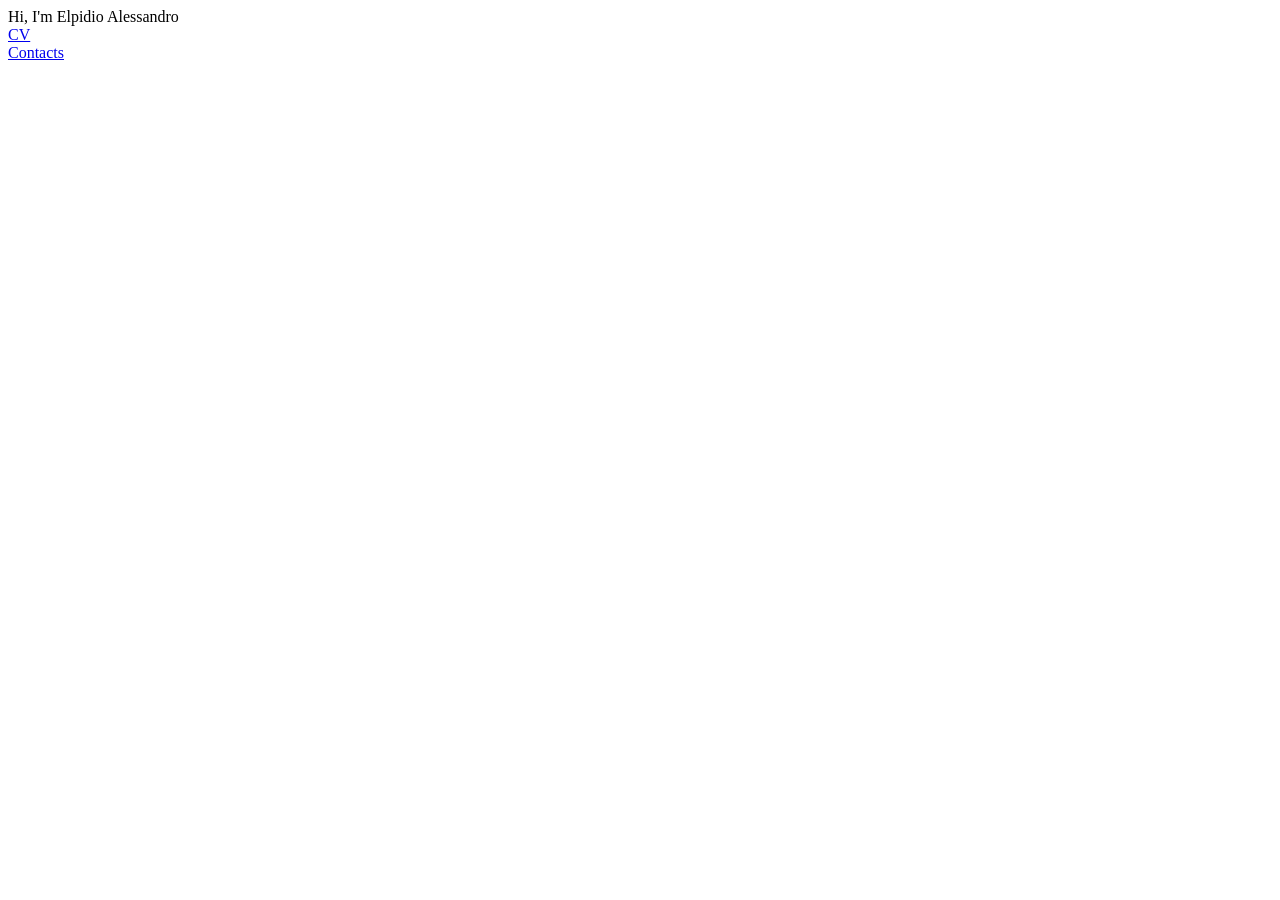
==== index.html @ 0dc37e73 "First step creation of my personal website" ====
<!DOCTYPE html>
<html lang="en">
<head>
    <meta charset="UTF-8">
    <meta name="viewport" content="width=device-width, initial-scale=1.0">
    <title>My personal website</title>
</head>
<body>
    Hi, I'm Elpidio Alessandro
    <br />
    <a href="/cv/index.html">CV</a><br />
    <a href="/contacts/index.html">Contacts</a><br />
</body>
</html>
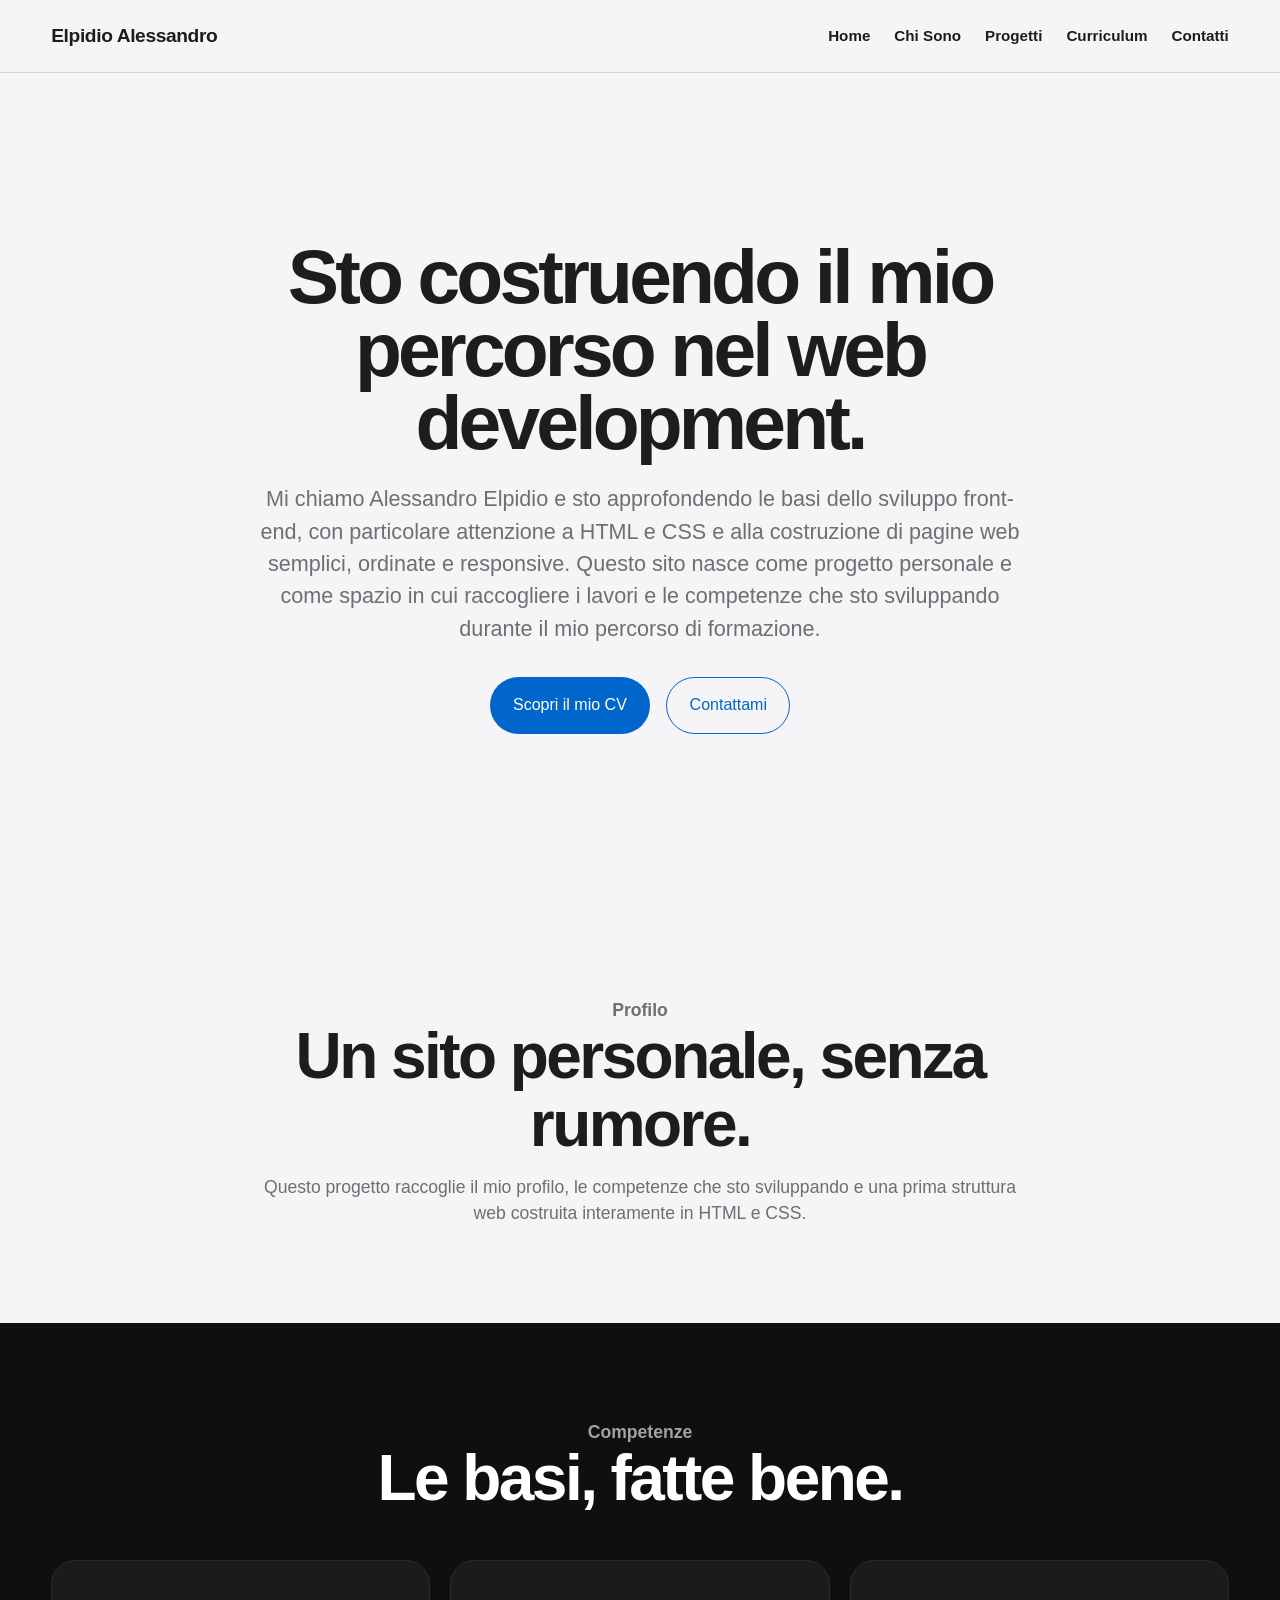
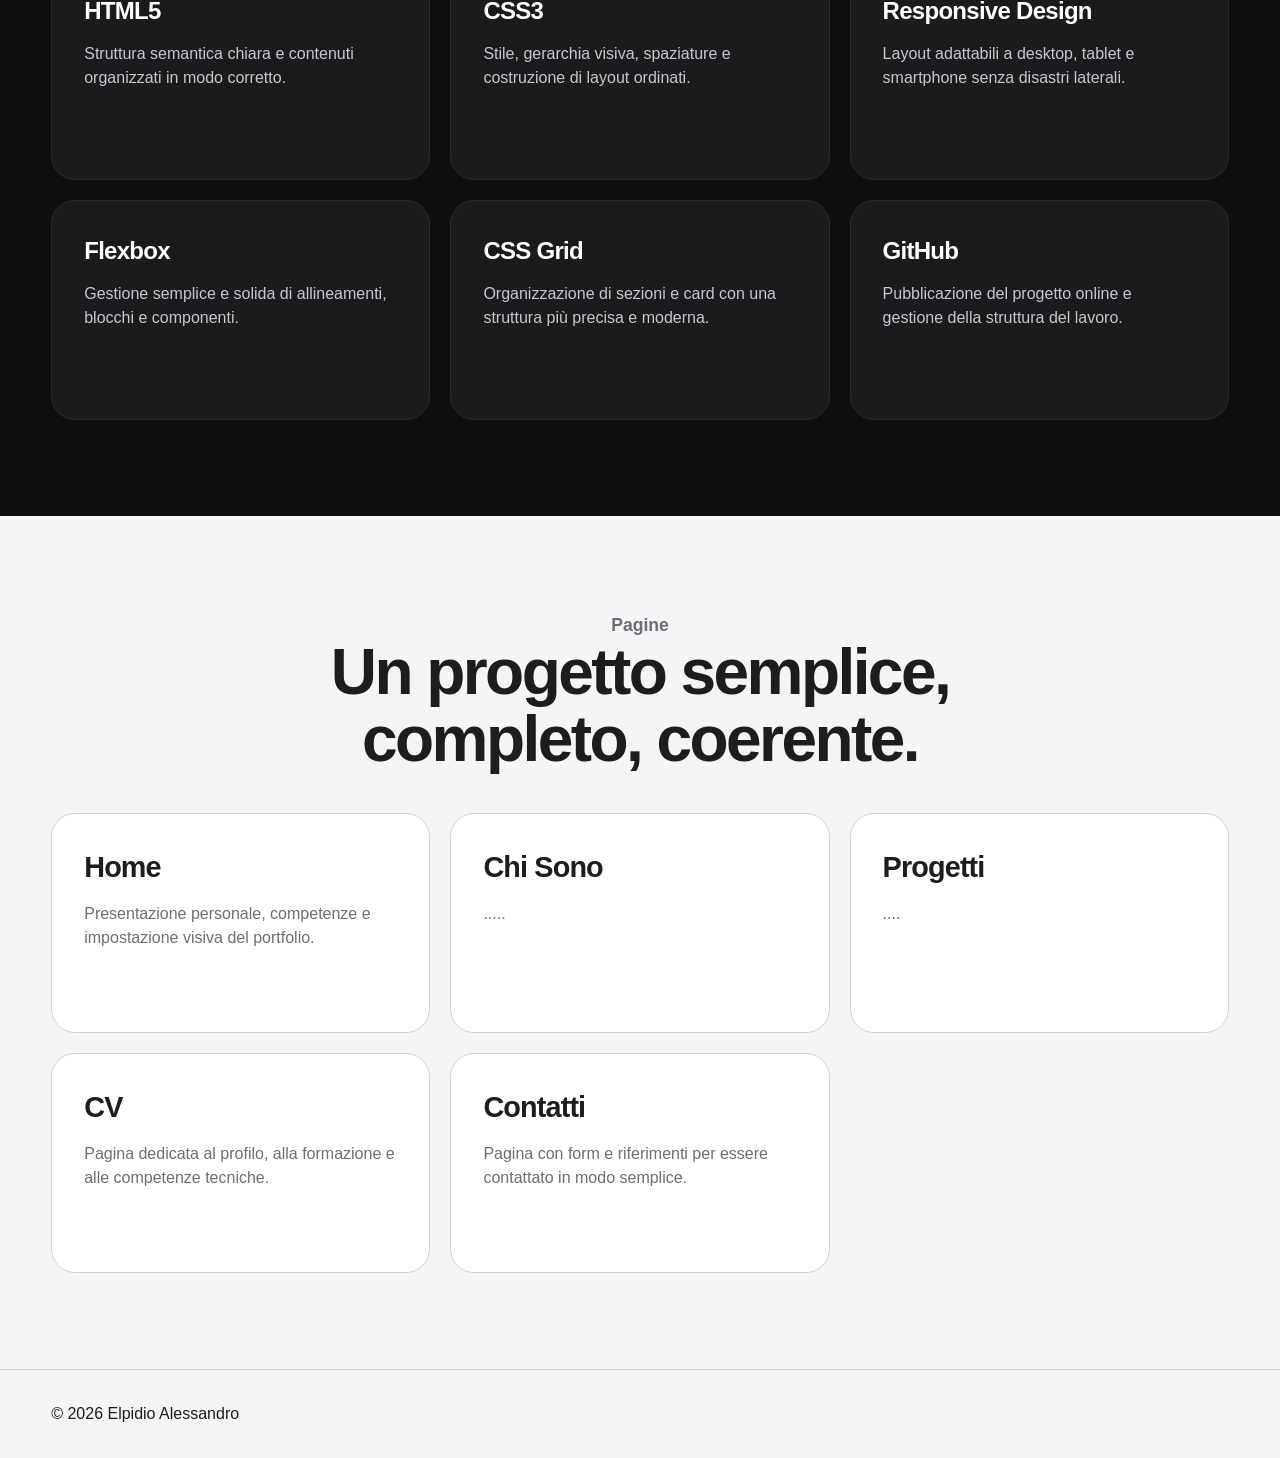
==== commit 614548ce: "lavoro quasi completato" ====
--- a/index.html
+++ b/index.html
@@ -1,14 +1,142 @@
 <!DOCTYPE html>
-<html lang="en">
+<html lang="it">
 <head>
     <meta charset="UTF-8">
     <meta name="viewport" content="width=device-width, initial-scale=1.0">
-    <title>My personal website</title>
+    <title>Elpidio Alessandro | Portfolio</title>
+    <link rel="stylesheet" href="./assets/css/style.css">
 </head>
+
 <body>
-    Hi, I'm Elpidio Alessandro
-    <br />
-    <a href="/cv/index.html">CV</a><br />
-    <a href="/contacts/index.html">Contacts</a><br />
+    <header class="site-header">
+        <div class="container nav">
+            <a class="logo" href="./index.html">Elpidio Alessandro</a>
+            <nav>
+                <ul class="menu">
+                    <li><a href="./index.html">Home</a></li>
+                    <li><a href="./chisono/index.html">Chi Sono</a></li>
+                    <li><a href="./progetti/index.html">Progetti</a></li>
+                    <li><a href="./cv/index.html">Curriculum</a></li>
+                    <li><a href="./contacts/index.html">Contatti</a></li>
+                </ul>
+            </nav>
+        </div>
+    </header>
+
+    <main>
+        <section class="hero hero-main">
+            <div class="container hero-content">
+                <h1>Sto costruendo il mio percorso nel web development.</h1>
+                <p class="hero-text">
+                    Mi chiamo Alessandro Elpidio e sto approfondendo le basi dello sviluppo front-end, con particolare
+                    attenzione a HTML e CSS e alla costruzione di pagine web semplici,
+                    ordinate e responsive.                                                                                            
+
+                    Questo sito nasce come progetto personale e come spazio
+                    in cui raccogliere i lavori e le competenze che sto sviluppando
+                    durante il mio percorso di formazione.
+                </p>
+
+                <div class="hero-buttons">
+                    <a class="btn btn-primary" href="./cv/index.html">Scopri il mio CV</a>
+                    <a class="btn btn-secondary" href="./contacts/index.html">Contattami</a>
+                </div>
+            </div>
+        </section>
+
+        <section class="showcase light-section">
+            <div class="container section-intro">
+                <p class="section-label">Profilo</p>
+                <h2>Un sito personale, senza rumore.</h2>
+                <p>
+                    Questo progetto raccoglie il mio profilo, le competenze che sto sviluppando
+                    e una prima struttura web costruita interamente in HTML e CSS.
+                </p>
+            </div>
+        </section>
+
+        <section class="cards-section dark-section">
+            <div class="container">
+                <div class="section-intro section-intro-dark">
+                    <p class="section-label">Competenze</p>
+                    <h2>Le basi, fatte bene.</h2>
+                </div>
+
+                <div class="cards-grid">
+                    <article class="info-card">
+                        <h3>HTML5</h3>
+                        <p>Struttura semantica chiara e contenuti organizzati in modo corretto.</p>
+                    </article>
+
+                    <article class="info-card">
+                        <h3>CSS3</h3>
+                        <p>Stile, gerarchia visiva, spaziature e costruzione di layout ordinati.</p>
+                    </article>
+
+                    <article class="info-card">
+                        <h3>Responsive Design</h3>
+                        <p>Layout adattabili a desktop, tablet e smartphone senza disastri laterali.</p>
+                    </article>
+
+                    <article class="info-card">
+                        <h3>Flexbox</h3>
+                        <p>Gestione semplice e solida di allineamenti, blocchi e componenti.</p>
+                    </article>
+
+                    <article class="info-card">
+                        <h3>CSS Grid</h3>
+                        <p>Organizzazione di sezioni e card con una struttura più precisa e moderna.</p>
+                    </article>
+
+                    <article class="info-card">
+                        <h3>GitHub</h3>
+                        <p>Pubblicazione del progetto online e gestione della struttura del lavoro.</p>
+                    </article>
+                </div>
+            </div>
+        </section>
+
+        <section class="projects-preview light-section">
+            <div class="container section-intro">
+                <p class="section-label">Pagine</p>
+                <h2>Un progetto semplice, completo, coerente.</h2>
+            </div>
+
+            <div class="container project-list">
+                <article class="project-block">
+                    <h3>Home</h3>
+                    <p>Presentazione personale, competenze e impostazione visiva del portfolio.</p>
+                </article>
+
+                <article class="project-block">
+                    <h3>Chi Sono</h3>
+                    <p>.....</p>
+                </article>
+
+                <article class="project-block">
+                    <h3>Progetti</h3>
+                    <p>....</p>
+                </article>
+
+                <article class="project-block">
+                    <h3>CV</h3>
+                    <p>Pagina dedicata al profilo, alla formazione e alle competenze tecniche.</p>
+                </article>
+
+                <article class="project-block">
+                    <h3>Contatti</h3>
+                    <p>Pagina con form e riferimenti per essere contattato in modo semplice.</p>
+                </article>
+            </div>
+        </section>
+    </main>
+
+    <footer class="site-footer">
+        <div class="container footer-content">
+            <p>© 2026 Elpidio Alessandro</p>
+        </div>
+    </footer>
+
 </body>
+
 </html>
--- a/assets/css/style.css
+++ b/assets/css/style.css
@@ -0,0 +1,546 @@
+/* BASE */
+* {
+    margin: 0;
+    padding: 0;
+    box-sizing: border-box;
+}
+
+:root {
+    --bg: #f5f5f7;
+    --white: #ffffff;
+    --dark: #111111;
+    --text: #1d1d1f;
+    --muted: #6e6e73;
+    --line: #d2d2d7;
+    --accent: #0066cc;
+    --dark-section: #0f0f10;
+    --dark-card: #1b1b1d;
+}
+
+html {
+    scroll-behavior: smooth;
+}
+
+body {
+    font-family: -apple-system, BlinkMacSystemFont, "SF Pro Display", "Segoe UI", Arial, sans-serif;
+    background: var(--bg);
+    color: var(--text);
+    line-height: 1.5;
+}
+
+a {
+    text-decoration: none;
+    color: inherit;
+}
+
+ul {
+    list-style: none;
+}
+
+img {
+    max-width: 100%;
+    display: block;
+}
+
+.container {
+    width: min(92%, 1200px);
+    margin: 0 auto;
+}
+
+
+/* HEADER */
+.site-header {
+    position: sticky;
+    top: 0;
+    z-index: 1000;
+    background: rgba(245, 245, 247, 0.88);
+    backdrop-filter: blur(14px);
+    border-bottom: 1px solid var(--line);
+}
+
+.nav {
+    min-height: 72px;
+    display: flex;
+    align-items: center;
+    justify-content: space-between;
+    gap: 1rem;
+}
+
+.logo {
+    font-size: 1.2rem;
+    font-weight: 700;
+    letter-spacing: -0.02em;
+}
+
+.menu {
+    display: flex;
+    align-items: center;
+    gap: 1.5rem;
+}
+
+.menu a {
+    font-size: 0.95rem;
+    font-weight: 600;
+}
+
+.menu a.active {
+    color: var(--accent);
+}
+
+
+/* HERO */
+.hero-main {
+    min-height: calc(100vh - 72px);
+    display: flex;
+    align-items: center;
+    text-align: center;
+    padding: 5rem 0;
+}
+
+.hero-small,
+.cv-hero,
+.page-hero {
+    padding: 5rem 0 2rem;
+    text-align: center;
+}
+
+.hero-content {
+    max-width: 920px;
+    margin: 0 auto;
+}
+
+.hero-label,
+.section-label {
+    color: var(--accent);
+    font-size: 1rem;
+    font-weight: 700;
+    margin-bottom: 1rem;
+}
+
+.hero-main h1 {
+    font-size: clamp(2.5rem, 6vw, 5.5rem);
+    line-height: 0.95;
+    letter-spacing: -0.05em;
+    margin-bottom: 1.5rem;
+    font-weight: 700;
+}
+
+.cv-hero h1,
+.hero-small h1,
+.page-hero h1,
+.section-intro h1 {
+    font-size: clamp(2rem, 4vw, 4rem);
+    line-height: 0.95;
+    letter-spacing: -0.05em;
+    margin-bottom: 1.5rem;
+    font-weight: 700; 
+}
+
+.hero-text,
+.section-intro p {
+    max-width: 760px;
+    margin: 0 auto;
+    font-size: clamp(1.05rem, 2vw, 1.35rem);
+    color: var(--muted);
+}
+
+.hero-buttons {
+    margin-top: 2rem;
+    display: flex;
+    justify-content: center;
+    gap: 1rem;
+    flex-wrap: wrap;
+}
+
+
+/* BUTTONS */
+.btn {
+    display: inline-block;
+    padding: 0.95rem 1.4rem;
+    border-radius: 999px;
+    font-weight: 600;
+    transition: 0.2s ease;
+    border: 1px solid transparent;
+    cursor: pointer;
+    font: inherit;
+}
+
+.btn-primary {
+    background: var(--accent);
+    color: var(--white);
+}
+
+.btn-secondary {
+    background: transparent;
+    color: var(--accent);
+    border-color: var(--accent);
+}
+
+.btn:hover {
+    transform: translateY(-1px);
+}
+
+
+/* SECTIONS / GLOBAL BLOCKS */
+.light-section {
+    padding: 6rem 0;
+    background: var(--bg);
+}
+
+.dark-section {
+    padding: 6rem 0;
+    background: var(--dark-section);
+    color: var(--white);
+}
+
+.section-intro {
+    text-align: center;
+    max-width: 840px;
+    margin: 0 auto;
+}
+
+.section-intro h2 {
+    font-size: clamp(2rem, 5vw, 4rem);
+    line-height: 1.05;
+    letter-spacing: -0.04em;
+    margin-bottom: 1rem;
+}
+
+.section-intro p {
+    font-size: 1.1rem;
+    color: var(--muted);
+}
+
+.section-intro-dark p {
+    color: #a1a1a6;
+}
+
+
+/* HOME */
+.cards-grid {
+    margin-top: 3rem;
+    display: grid;
+    grid-template-columns: repeat(3, 1fr);
+    gap: 1.25rem;
+}
+
+.info-card {
+    background: var(--dark-card);
+    border: 1px solid #2b2b2f;
+    border-radius: 24px;
+    padding: 2rem;
+    min-height: 220px;
+}
+
+.info-card h3 {
+    font-size: 1.5rem;
+    margin-bottom: 0.8rem;
+    letter-spacing: -0.03em;
+}
+
+.info-card p {
+    color: #c7c7cc;
+    font-size: 1rem;
+}
+
+.project-list {
+    margin-top: 2.5rem;
+    display: grid;
+    grid-template-columns: repeat(3, 1fr);
+    gap: 1.25rem;
+}
+
+.project-block {
+    background: var(--white);
+    border: 1px solid var(--line);
+    border-radius: 24px;
+    padding: 2rem;
+    min-height: 220px;
+}
+
+.project-block h3 {
+    font-size: 1.8rem;
+    margin-bottom: 0.8rem;
+    letter-spacing: -0.03em;
+}
+
+.project-block p {
+    color: var(--muted);
+    font-size: 1rem;
+}
+
+
+/* CHI SONO */
+.about-section {
+    padding: 2rem 0 5rem;
+}
+
+.about-grid {
+    display: grid;
+    grid-template-columns: repeat(2, 1fr);
+    gap: 1.5rem;
+}
+
+.about-card {
+    background: var(--white);
+    border: 1px solid var(--line);
+    border-radius: 24px;
+    padding: 2rem;
+    box-shadow: 0 1px 2px rgba(0, 0, 0, 0.03);
+}
+
+.about-card h2 {
+    font-size: 1.6rem;
+    margin-bottom: 1rem;
+    letter-spacing: -0.03em;
+}
+
+.about-card p {
+    color: var(--muted);
+    margin-bottom: 1rem;
+}
+
+.about-card p:last-child {
+    margin-bottom: 0;
+}
+
+.skills-section {
+    padding: 5rem 0;
+}
+
+
+/* PROGETTI */
+.projects-section {
+    padding: 2rem 0 5rem;
+}
+
+.project-list-vertical {
+    display: flex;
+    flex-direction: column;
+    gap: 1.5rem;
+}
+
+.project-card {
+    background: var(--white);
+    border: 1px solid var(--line);
+    border-radius: 24px;
+    padding: 2rem;
+    box-shadow: 0 1px 2px rgba(0, 0, 0, 0.03);
+}
+
+.project-card h2 {
+    font-size: 1.6rem;
+    margin-bottom: 1rem;
+    letter-spacing: -0.03em;
+}
+
+.project-card p {
+    color: var(--muted);
+    margin-bottom: 1rem;
+}
+
+.project-card p:last-child {
+    margin-bottom: 0;
+}
+
+
+/* CV */
+.cv-grid {
+    display: grid;
+    grid-template-columns: repeat(2, 1fr);
+    gap: 1.5rem;
+    margin-top: 0;
+}
+
+.cv-card {
+    background: var(--white);
+    border: 1px solid var(--line);
+    border-radius: 24px;
+    padding: 2rem;
+    box-shadow: 0 1px 2px rgba(0, 0, 0, 0.03);
+}
+
+.cv-card h2 {
+    font-size: 1.5rem;
+    margin-bottom: 1rem;
+    letter-spacing: -0.03em;
+}
+
+.cv-card p {
+    color: var(--muted);
+    font-size: 1rem;
+}
+
+.cv-card ul {
+    list-style: none;
+    padding: 0;
+    margin: 0;
+}
+
+.cv-card li {
+    padding: 0.75rem 0;
+    border-bottom: 1px solid var(--line);
+    color: var(--muted);
+}
+
+.cv-card li:last-child {
+    border-bottom: none;
+}
+
+
+/* CONTACTS */
+.contact-section {
+    padding: 2rem 0 6rem;
+}
+
+.contact-grid {
+    display: grid;
+    grid-template-columns: 1fr;
+    gap: 1.5rem;
+    max-width: 700px;
+    margin: 0 auto;
+}
+
+.contact-card,
+.form-card {
+    background: var(--white);
+    border: 1px solid var(--line);
+    border-radius: 24px;
+    padding: 2rem;
+    box-shadow: 0 1px 2px rgba(0, 0, 0, 0.03);
+}
+
+.contact-card h2,
+.form-card h2 {
+    font-size: 1.5rem;
+    margin-bottom: 1rem;
+    letter-spacing: -0.03em;
+}
+
+.contact-card p,
+.form-card p {
+    color: var(--muted);
+}
+
+.contact-actions {
+    display: flex;
+    gap: 1rem;
+    flex-wrap: wrap;
+    margin-top: 1.5rem;
+}
+
+.contact-form {
+    display: flex;
+    flex-direction: column;
+    gap: 1rem;
+}
+
+.form-row {
+    display: flex;
+    flex-direction: column;
+    gap: 0.45rem;
+}
+
+.contact-form label {
+    font-size: 0.95rem;
+    font-weight: 600;
+}
+
+.contact-form input,
+.contact-form textarea {
+    width: 100%;
+    padding: 1rem;
+    border: 1px solid var(--line);
+    border-radius: 16px;
+    background: #fff;
+    color: var(--text);
+    font: inherit;
+}
+
+.contact-form textarea {
+    resize: vertical;
+    min-height: 140px;
+}
+
+.contact-form input:focus,
+.contact-form textarea:focus {
+    outline: none;
+    border-color: var(--accent);
+    box-shadow: 0 0 0 4px rgba(0, 102, 204, 0.12);
+}
+
+.form-submit {
+    margin-top: 0.5rem;
+}
+
+
+/* FOOTER */
+.site-footer {
+    border-top: 1px solid var(--line);
+    background: var(--bg);
+    padding: 2rem 0;
+}
+
+.footer-content {
+    display: flex;
+    justify-content: space-between;
+    align-items: center;
+    gap: 1rem;
+    flex-wrap: wrap;
+}
+
+.footer-links {
+    display: flex;
+    gap: 1rem;
+}
+
+::selection {
+background: #0066cc;
+color: white;
+}
+
+
+/* RESPONSIVE */
+@media (max-width: 900px) {
+    .cards-grid,
+    .project-list,
+    .about-grid,
+    .cv-grid,
+    .contact-grid {
+        grid-template-columns: 1fr;
+    }
+
+    .info-card,
+    .project-block {
+        min-height: auto;
+    }
+}
+
+@media (max-width: 768px) {
+    .nav {
+        flex-direction: column;
+        justify-content: center;
+        padding: 1rem 0;
+    }
+
+    .menu {
+        flex-wrap: wrap;
+        justify-content: center;
+        gap: 1rem;
+    }
+
+    .hero-main {
+        min-height: auto;
+        padding: 5rem 0 4rem;
+    }
+
+    .section-intro p,
+    .hero-text {
+        font-size: 1rem;
+    }
+
+    .footer-content {
+        flex-direction: column;
+        text-align: center;
+    }
+}
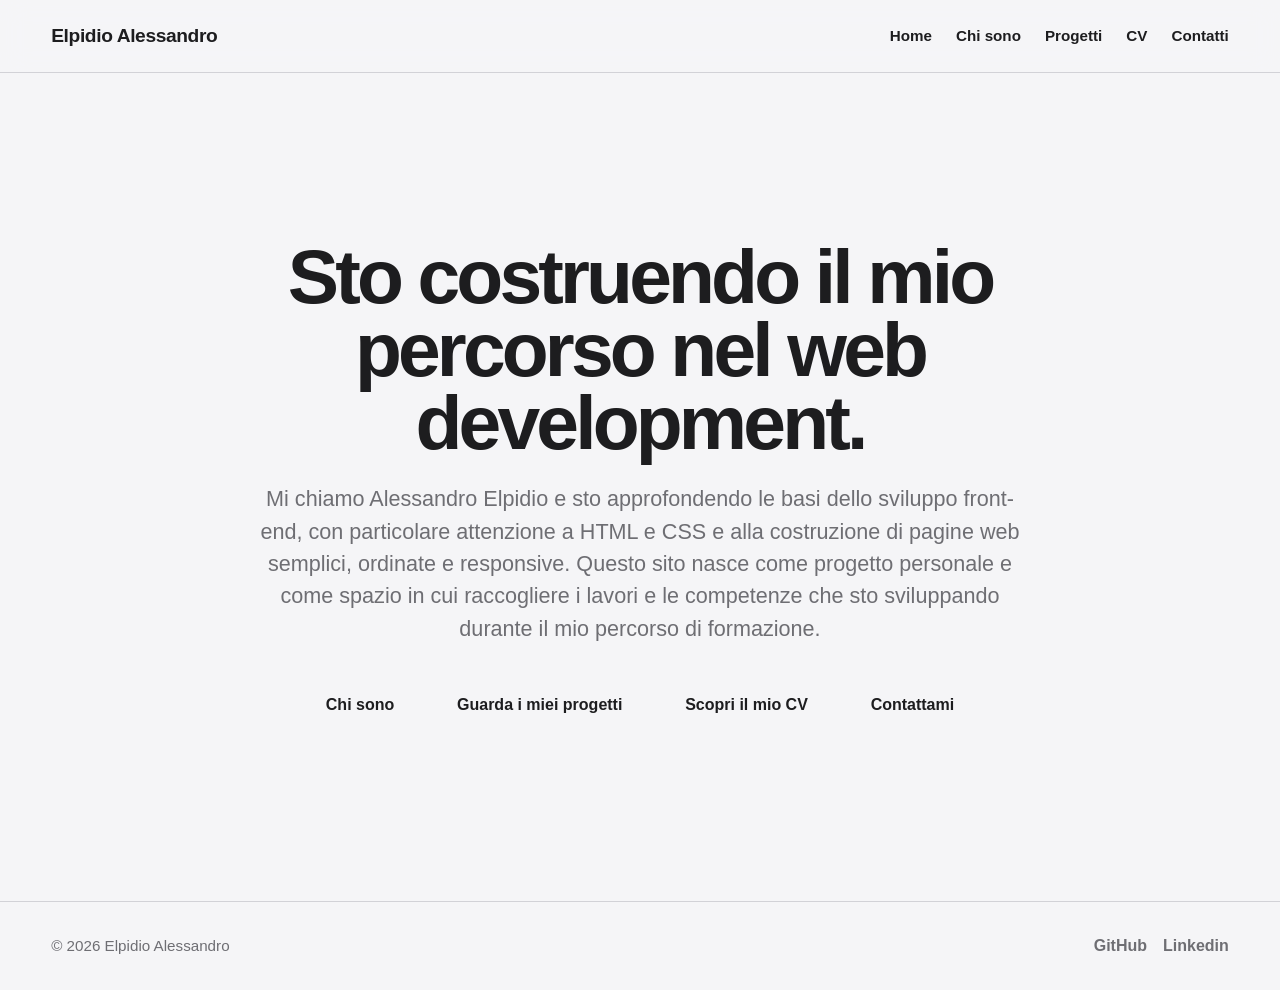
==== commit 0c19ee00: "progetto finito" ====
--- a/index.html
+++ b/index.html
@@ -5,19 +5,31 @@
     <meta name="viewport" content="width=device-width, initial-scale=1.0">
     <title>Elpidio Alessandro | Portfolio</title>
     <link rel="stylesheet" href="./assets/css/style.css">
+    <link rel="icon" type="image/x-icon" href="/assets/img/favicon.ico">
+    <meta name="description" content="Portfolio personale dedicato al mio percorso nel web development, con progetti, competenze e contatti.">
+    <meta property="og:title" content="Portfolio di Elpidio Alessandro">
+    <meta property="og:description"
+        content="Portfolio personale dedicato al mio percorso nel web development, con progetti, competenze e contatti.">
+    <meta property="og:type" content="website">
+    <meta property="og:image" content="assets/img/preview.png">
+    <meta property="og:locale" content="it_IT">
+    <meta property="og:site_name" content="Portfolio Elpidio Alessandro">
 </head>
-
 <body>
     <header class="site-header">
-        <div class="container nav">
-            <a class="logo" href="./index.html">Elpidio Alessandro</a>
-            <nav>
+        <div class="container header-inner">
+            <a href="index.html" class="brand">Elpidio Alessandro</a>
+
+            <input type="checkbox" id="menu-toggle" class="menu-toggle">
+            <label for="menu-toggle" class="menu-button">☰ Menu</label>
+
+            <nav class="site-nav">
                 <ul class="menu">
-                    <li><a href="./index.html">Home</a></li>
-                    <li><a href="./chisono/index.html">Chi Sono</a></li>
-                    <li><a href="./progetti/index.html">Progetti</a></li>
-                    <li><a href="./cv/index.html">Curriculum</a></li>
-                    <li><a href="./contacts/index.html">Contatti</a></li>
+                    <li><a href="index.html">Home</a></li>
+                    <li><a href="chisono/index.html">Chi sono</a></li>
+                    <li><a href="progetti/index.html">Progetti</a></li>
+                    <li><a href="cv/index.html">CV</a></li>
+                    <li><a href="contacts/index.html">Contatti</a></li>
                 </ul>
             </nav>
         </div>
@@ -30,103 +42,18 @@
                 <p class="hero-text">
                     Mi chiamo Alessandro Elpidio e sto approfondendo le basi dello sviluppo front-end, con particolare
                     attenzione a HTML e CSS e alla costruzione di pagine web semplici,
-                    ordinate e responsive.                                                                                            
-
+                    ordinate e responsive.
                     Questo sito nasce come progetto personale e come spazio
                     in cui raccogliere i lavori e le competenze che sto sviluppando
                     durante il mio percorso di formazione.
                 </p>
 
                 <div class="hero-buttons">
-                    <a class="btn btn-primary" href="./cv/index.html">Scopri il mio CV</a>
+                    <a class="btn btn-secondary" href="./chisono/index.html">Chi sono</a>
+                    <a class="btn btn-secondary" href="progetti/index.html">Guarda i miei progetti</a>
+                    <a class="btn btn-secondary" href="./cv/index.html">Scopri il mio CV</a>
                     <a class="btn btn-secondary" href="./contacts/index.html">Contattami</a>
                 </div>
-            </div>
-        </section>
-
-        <section class="showcase light-section">
-            <div class="container section-intro">
-                <p class="section-label">Profilo</p>
-                <h2>Un sito personale, senza rumore.</h2>
-                <p>
-                    Questo progetto raccoglie il mio profilo, le competenze che sto sviluppando
-                    e una prima struttura web costruita interamente in HTML e CSS.
-                </p>
-            </div>
-        </section>
-
-        <section class="cards-section dark-section">
-            <div class="container">
-                <div class="section-intro section-intro-dark">
-                    <p class="section-label">Competenze</p>
-                    <h2>Le basi, fatte bene.</h2>
-                </div>
-
-                <div class="cards-grid">
-                    <article class="info-card">
-                        <h3>HTML5</h3>
-                        <p>Struttura semantica chiara e contenuti organizzati in modo corretto.</p>
-                    </article>
-
-                    <article class="info-card">
-                        <h3>CSS3</h3>
-                        <p>Stile, gerarchia visiva, spaziature e costruzione di layout ordinati.</p>
-                    </article>
-
-                    <article class="info-card">
-                        <h3>Responsive Design</h3>
-                        <p>Layout adattabili a desktop, tablet e smartphone senza disastri laterali.</p>
-                    </article>
-
-                    <article class="info-card">
-                        <h3>Flexbox</h3>
-                        <p>Gestione semplice e solida di allineamenti, blocchi e componenti.</p>
-                    </article>
-
-                    <article class="info-card">
-                        <h3>CSS Grid</h3>
-                        <p>Organizzazione di sezioni e card con una struttura più precisa e moderna.</p>
-                    </article>
-
-                    <article class="info-card">
-                        <h3>GitHub</h3>
-                        <p>Pubblicazione del progetto online e gestione della struttura del lavoro.</p>
-                    </article>
-                </div>
-            </div>
-        </section>
-
-        <section class="projects-preview light-section">
-            <div class="container section-intro">
-                <p class="section-label">Pagine</p>
-                <h2>Un progetto semplice, completo, coerente.</h2>
-            </div>
-
-            <div class="container project-list">
-                <article class="project-block">
-                    <h3>Home</h3>
-                    <p>Presentazione personale, competenze e impostazione visiva del portfolio.</p>
-                </article>
-
-                <article class="project-block">
-                    <h3>Chi Sono</h3>
-                    <p>.....</p>
-                </article>
-
-                <article class="project-block">
-                    <h3>Progetti</h3>
-                    <p>....</p>
-                </article>
-
-                <article class="project-block">
-                    <h3>CV</h3>
-                    <p>Pagina dedicata al profilo, alla formazione e alle competenze tecniche.</p>
-                </article>
-
-                <article class="project-block">
-                    <h3>Contatti</h3>
-                    <p>Pagina con form e riferimenti per essere contattato in modo semplice.</p>
-                </article>
             </div>
         </section>
     </main>
@@ -134,9 +61,11 @@
     <footer class="site-footer">
         <div class="container footer-content">
             <p>© 2026 Elpidio Alessandro</p>
+            <div class="footer-links">
+                <a href="https://github.com/elpidioalessandro" target="_blank" rel="noopener noreferrer">GitHub</a>
+                <a href="https://www.linkedin.com/in/elpidio-alessandro-moretti" target="_blank" rel="noopener noreferrer">Linkedin</a>
+            </div>
         </div>
     </footer>
-
 </body>
-
 </html>
--- a/assets/css/style.css
+++ b/assets/css/style.css
@@ -1,4 +1,3 @@
-/* BASE */
 * {
     margin: 0;
     padding: 0;
@@ -8,13 +7,10 @@
 :root {
     --bg: #f5f5f7;
     --white: #ffffff;
-    --dark: #111111;
     --text: #1d1d1f;
     --muted: #6e6e73;
     --line: #d2d2d7;
     --accent: #0066cc;
-    --dark-section: #0f0f10;
-    --dark-card: #1b1b1d;
 }
 
 html {
@@ -29,8 +25,8 @@
 }
 
 a {
+    color: inherit;
     text-decoration: none;
-    color: inherit;
 }
 
 ul {
@@ -38,8 +34,13 @@
 }
 
 img {
+    display: block;
     max-width: 100%;
-    display: block;
+}
+
+::selection {
+    background: var(--accent);
+    color: var(--white);
 }
 
 .container {
@@ -47,8 +48,6 @@
     margin: 0 auto;
 }
 
-
-/* HEADER */
 .site-header {
     position: sticky;
     top: 0;
@@ -58,20 +57,24 @@
     border-bottom: 1px solid var(--line);
 }
 
-.nav {
-    min-height: 72px;
+.header-inner {
     display: flex;
     align-items: center;
     justify-content: space-between;
     gap: 1rem;
-}
-
-.logo {
+    min-height: 72px;
+}
+
+.brand {
     font-size: 1.2rem;
     font-weight: 700;
     letter-spacing: -0.02em;
 }
 
+.site-nav {
+    margin-left: auto;
+}
+
 .menu {
     display: flex;
     align-items: center;
@@ -81,59 +84,69 @@
 .menu a {
     font-size: 0.95rem;
     font-weight: 600;
-}
-
+    transition: color 0.2s ease;
+}
+
+.menu a:hover,
 .menu a.active {
     color: var(--accent);
 }
 
-
-/* HERO */
+.menu-toggle {
+    display: none;
+}
+
+.menu-button {
+    display: none;
+    padding: 0.6rem 1rem;
+    border: 1px solid var(--line);
+    border-radius: 999px;
+    background: var(--white);
+    color: var(--text);
+    font-size: 0.9rem;
+    font-weight: 600;
+    cursor: pointer;
+    transition: background 0.2s ease, border-color 0.2s ease, transform 0.2s ease;
+}
+
+.menu-button:hover {
+    background: #f0f0f2;
+    border-color: #c4c4ca;
+}
+
 .hero-main {
+    display: flex;
+    align-items: center;
     min-height: calc(100vh - 72px);
-    display: flex;
-    align-items: center;
+    padding: 5rem 0;
     text-align: center;
-    padding: 5rem 0;
-}
-
-.hero-small,
-.cv-hero,
-.page-hero {
+}
+
+.cv-hero {
     padding: 5rem 0 2rem;
     text-align: center;
 }
 
-.hero-content {
+.hero-content,
+.section-intro {
     max-width: 920px;
     margin: 0 auto;
 }
 
-.hero-label,
-.section-label {
-    color: var(--accent);
-    font-size: 1rem;
-    font-weight: 700;
-    margin-bottom: 1rem;
-}
-
 .hero-main h1 {
+    margin-bottom: 1.5rem;
     font-size: clamp(2.5rem, 6vw, 5.5rem);
     line-height: 0.95;
     letter-spacing: -0.05em;
+    font-weight: 700;
+}
+
+.section-intro h1 {
     margin-bottom: 1.5rem;
-    font-weight: 700;
-}
-
-.cv-hero h1,
-.hero-small h1,
-.page-hero h1,
-.section-intro h1 {
     font-size: clamp(2rem, 4vw, 4rem);
     line-height: 0.95;
     letter-spacing: -0.05em;
-    margin-bottom: 1.5rem;
-    font-weight: 700; 
+    font-weight: 700;
 }
 
 .hero-text,
@@ -144,294 +157,139 @@
     color: var(--muted);
 }
 
+.hero-buttons,
+.project-links,
+.footer-links {
+    display: flex;
+    flex-wrap: wrap;
+    gap: 1rem;
+}
+
 .hero-buttons {
+    justify-content: center;
     margin-top: 2rem;
-    display: flex;
-    justify-content: center;
-    gap: 1rem;
-    flex-wrap: wrap;
-}
-
-
-/* BUTTONS */
+}
+
 .btn {
     display: inline-block;
     padding: 0.95rem 1.4rem;
+    border: 1px solid transparent;
     border-radius: 999px;
-    font-weight: 600;
-    transition: 0.2s ease;
-    border: 1px solid transparent;
     cursor: pointer;
     font: inherit;
-}
-
-.btn-primary {
-    background: var(--accent);
-    color: var(--white);
-}
-
-.btn-secondary {
-    background: transparent;
-    color: var(--accent);
-    border-color: var(--accent);
+    font-weight: 600;
+    transition: transform 0.2s ease, box-shadow 0.2s ease, background 0.2s ease, color 0.2s ease,
+        border-color 0.2s ease;
 }
 
 .btn:hover {
     transform: translateY(-1px);
-}
-
-
-/* SECTIONS / GLOBAL BLOCKS */
-.light-section {
-    padding: 6rem 0;
-    background: var(--bg);
-}
-
-.dark-section {
-    padding: 6rem 0;
-    background: var(--dark-section);
-    color: var(--white);
-}
-
-.section-intro {
-    text-align: center;
-    max-width: 840px;
-    margin: 0 auto;
-}
-
-.section-intro h2 {
-    font-size: clamp(2rem, 5vw, 4rem);
-    line-height: 1.05;
-    letter-spacing: -0.04em;
-    margin-bottom: 1rem;
-}
-
-.section-intro p {
-    font-size: 1.1rem;
-    color: var(--muted);
-}
-
-.section-intro-dark p {
-    color: #a1a1a6;
-}
-
-
-/* HOME */
-.cards-grid {
-    margin-top: 3rem;
-    display: grid;
-    grid-template-columns: repeat(3, 1fr);
-    gap: 1.25rem;
-}
-
-.info-card {
-    background: var(--dark-card);
-    border: 1px solid #2b2b2f;
-    border-radius: 24px;
-    padding: 2rem;
-    min-height: 220px;
-}
-
-.info-card h3 {
-    font-size: 1.5rem;
-    margin-bottom: 0.8rem;
-    letter-spacing: -0.03em;
-}
-
-.info-card p {
-    color: #c7c7cc;
-    font-size: 1rem;
-}
-
-.project-list {
-    margin-top: 2.5rem;
-    display: grid;
-    grid-template-columns: repeat(3, 1fr);
-    gap: 1.25rem;
-}
-
-.project-block {
-    background: var(--white);
-    border: 1px solid var(--line);
-    border-radius: 24px;
-    padding: 2rem;
-    min-height: 220px;
-}
-
-.project-block h3 {
-    font-size: 1.8rem;
-    margin-bottom: 0.8rem;
-    letter-spacing: -0.03em;
-}
-
-.project-block p {
-    color: var(--muted);
-    font-size: 1rem;
-}
-
-
-/* CHI SONO */
-.about-section {
-    padding: 2rem 0 5rem;
-}
-
-.about-grid {
-    display: grid;
-    grid-template-columns: repeat(2, 1fr);
-    gap: 1.5rem;
-}
-
-.about-card {
-    background: var(--white);
-    border: 1px solid var(--line);
-    border-radius: 24px;
-    padding: 2rem;
-    box-shadow: 0 1px 2px rgba(0, 0, 0, 0.03);
-}
-
-.about-card h2 {
-    font-size: 1.6rem;
-    margin-bottom: 1rem;
-    letter-spacing: -0.03em;
-}
-
-.about-card p {
-    color: var(--muted);
-    margin-bottom: 1rem;
-}
-
-.about-card p:last-child {
-    margin-bottom: 0;
-}
-
-.skills-section {
-    padding: 5rem 0;
-}
-
-
-/* PROGETTI */
-.projects-section {
-    padding: 2rem 0 5rem;
-}
-
-.project-list-vertical {
-    display: flex;
-    flex-direction: column;
-    gap: 1.5rem;
-}
-
-.project-card {
-    background: var(--white);
-    border: 1px solid var(--line);
-    border-radius: 24px;
-    padding: 2rem;
-    box-shadow: 0 1px 2px rgba(0, 0, 0, 0.03);
-}
-
-.project-card h2 {
-    font-size: 1.6rem;
-    margin-bottom: 1rem;
-    letter-spacing: -0.03em;
-}
-
-.project-card p {
-    color: var(--muted);
-    margin-bottom: 1rem;
-}
-
-.project-card p:last-child {
-    margin-bottom: 0;
-}
-
-
-/* CV */
+    box-shadow: 0 8px 24px rgba(0, 0, 0, 0.08);
+}
+
+.btn-secondary:hover {
+    background: rgba(0, 102, 204, 0.06);
+}
+
+.light-section,
+.projects-section,
+.contact-section {
+    padding: 2rem 0 6rem;
+}
+
 .cv-grid {
     display: grid;
     grid-template-columns: repeat(2, 1fr);
     gap: 1.5rem;
-    margin-top: 0;
-}
-
-.cv-card {
-    background: var(--white);
+}
+
+.cv-card,
+.project-card,
+.form-card {
+    padding: 2rem;
     border: 1px solid var(--line);
     border-radius: 24px;
-    padding: 2rem;
+    background: var(--white);
     box-shadow: 0 1px 2px rgba(0, 0, 0, 0.03);
 }
 
-.cv-card h2 {
+.cv-card h2,
+.project-card h2,
+.form-card h2 {
+    margin-bottom: 1rem;
     font-size: 1.5rem;
-    margin-bottom: 1rem;
     letter-spacing: -0.03em;
 }
 
-.cv-card p {
+.cv-card p,
+.cv-card li,
+.project-card p,
+.form-card p,
+.form-note,
+.checkbox-row label {
     color: var(--muted);
-    font-size: 1rem;
 }
 
 .cv-card ul {
-    list-style: none;
+    margin: 0;
     padding: 0;
-    margin: 0;
 }
 
 .cv-card li {
     padding: 0.75rem 0;
     border-bottom: 1px solid var(--line);
-    color: var(--muted);
 }
 
 .cv-card li:last-child {
-    border-bottom: none;
-}
-
-
-/* CONTACTS */
-.contact-section {
-    padding: 2rem 0 6rem;
+    border-bottom: 0;
+}
+
+.project-list-vertical {
+    display: flex;
+    flex-direction: column;
+    gap: 1.5rem;
+}
+
+.project-card p {
+    margin-bottom: 1rem;
+}
+
+.project-card p:last-of-type {
+    margin-bottom: 0;
+}
+
+.project-tech {
+    display: flex;
+    flex-wrap: wrap;
+    gap: 0.6rem;
+    margin-top: 1.5rem;
+}
+
+.project-tech li {
+    padding: 0.5rem 0.8rem;
+    border: 1px solid #dbe7f5;
+    border-radius: 999px;
+    background: #f0f4fa;
+    color: #245a96;
+    font-size: 0.9rem;
+    font-weight: 600;
+}
+
+.project-links {
+    margin-top: 1.75rem;
 }
 
 .contact-grid {
-    display: grid;
-    grid-template-columns: 1fr;
-    gap: 1.5rem;
     max-width: 700px;
     margin: 0 auto;
 }
 
-.contact-card,
-.form-card {
-    background: var(--white);
-    border: 1px solid var(--line);
-    border-radius: 24px;
-    padding: 2rem;
-    box-shadow: 0 1px 2px rgba(0, 0, 0, 0.03);
-}
-
-.contact-card h2,
-.form-card h2 {
-    font-size: 1.5rem;
-    margin-bottom: 1rem;
-    letter-spacing: -0.03em;
-}
-
-.contact-card p,
-.form-card p {
-    color: var(--muted);
-}
-
-.contact-actions {
-    display: flex;
-    gap: 1rem;
-    flex-wrap: wrap;
-    margin-top: 1.5rem;
+.form-intro {
+    margin-bottom: 1.5rem;
 }
 
 .contact-form {
-    display: flex;
-    flex-direction: column;
+    display: grid;
     gap: 1rem;
 }
 
@@ -452,14 +310,20 @@
     padding: 1rem;
     border: 1px solid var(--line);
     border-radius: 16px;
-    background: #fff;
+    background: var(--white);
     color: var(--text);
     font: inherit;
-}
-
-.contact-form textarea {
-    resize: vertical;
-    min-height: 140px;
+    transition: border-color 0.2s ease, box-shadow 0.2s ease;
+}
+
+.contact-form input::placeholder,
+.contact-form textarea::placeholder {
+    color: #8e8e93;
+}
+
+.contact-form input:hover,
+.contact-form textarea:hover {
+    border-color: #b8b8be;
 }
 
 .contact-form input:focus,
@@ -469,78 +333,116 @@
     box-shadow: 0 0 0 4px rgba(0, 102, 204, 0.12);
 }
 
-.form-submit {
-    margin-top: 0.5rem;
-}
-
-
-/* FOOTER */
+.contact-form textarea {
+    min-height: 140px;
+    resize: vertical;
+}
+
+.checkbox-row {
+    flex-direction: row;
+    align-items: flex-start;
+    gap: 0.75rem;
+    margin-top: 0.25rem;
+}
+
+.checkbox-row input {
+    width: 18px;
+    height: 18px;
+    margin-top: 0.2rem;
+    flex-shrink: 0;
+}
+
+.checkbox-row label {
+    font-size: 0.92rem;
+    font-weight: 500;
+    line-height: 1.5;
+}
+
+.form-note {
+    margin-top: -0.25rem;
+    font-size: 0.9rem;
+}
+
+.form-submit .btn {
+    width: 100%;
+}
+
 .site-footer {
+    padding: 2rem 0;
     border-top: 1px solid var(--line);
     background: var(--bg);
-    padding: 2rem 0;
 }
 
 .footer-content {
     display: flex;
+    align-items: center;
     justify-content: space-between;
-    align-items: center;
     gap: 1rem;
     flex-wrap: wrap;
 }
 
-.footer-links {
-    display: flex;
-    gap: 1rem;
-}
-
-::selection {
-background: #0066cc;
-color: white;
-}
-
-
-/* RESPONSIVE */
+.footer-content p {
+    color: var(--muted);
+    font-size: 0.95rem;
+}
+
+.footer-links a {
+    color: var(--muted);
+    font-weight: 600;
+    transition: color 0.2s ease, transform 0.2s ease;
+}
+
+.footer-links a:hover {
+    color: var(--accent);
+    transform: translateY(-1px);
+}
+
 @media (max-width: 900px) {
-    .cards-grid,
-    .project-list,
-    .about-grid,
-    .cv-grid,
-    .contact-grid {
+    .cv-grid {
         grid-template-columns: 1fr;
     }
 
-    .info-card,
-    .project-block {
-        min-height: auto;
+    .cv-card,
+    .project-card,
+    .form-card {
+        transition: transform 0.2s ease, box-shadow 0.2s ease, border-color 0.2s ease;
+    }
+
+    .cv-card:hover,
+    .project-card:hover,
+    .form-card:hover {
+        transform: translateY(-4px);
+        box-shadow: 0 14px 30px rgba(0, 0, 0, 0.06);
+        border-color: #c6c6cc;
     }
 }
 
 @media (max-width: 768px) {
-    .nav {
+    .header-inner {
+        flex-wrap: wrap;
+        justify-content: space-between;
+        padding: 1rem 0;
+    }
+
+    .menu-button {
+        display: inline-flex;
+    }
+
+    .site-nav {
+        display: none;
+        width: 100%;
+        margin-left: 0;
+    }
+
+    .menu {
         flex-direction: column;
-        justify-content: center;
-        padding: 1rem 0;
-    }
-
-    .menu {
-        flex-wrap: wrap;
-        justify-content: center;
+        align-items: flex-start;
+        width: 100%;
         gap: 1rem;
-    }
-
-    .hero-main {
-        min-height: auto;
-        padding: 5rem 0 4rem;
-    }
-
-    .section-intro p,
-    .hero-text {
-        font-size: 1rem;
-    }
-
-    .footer-content {
-        flex-direction: column;
-        text-align: center;
+        padding-top: 1rem;
+    }
+
+    .menu-toggle:checked + .menu-button + .site-nav {
+        display: block;
     }
 }
